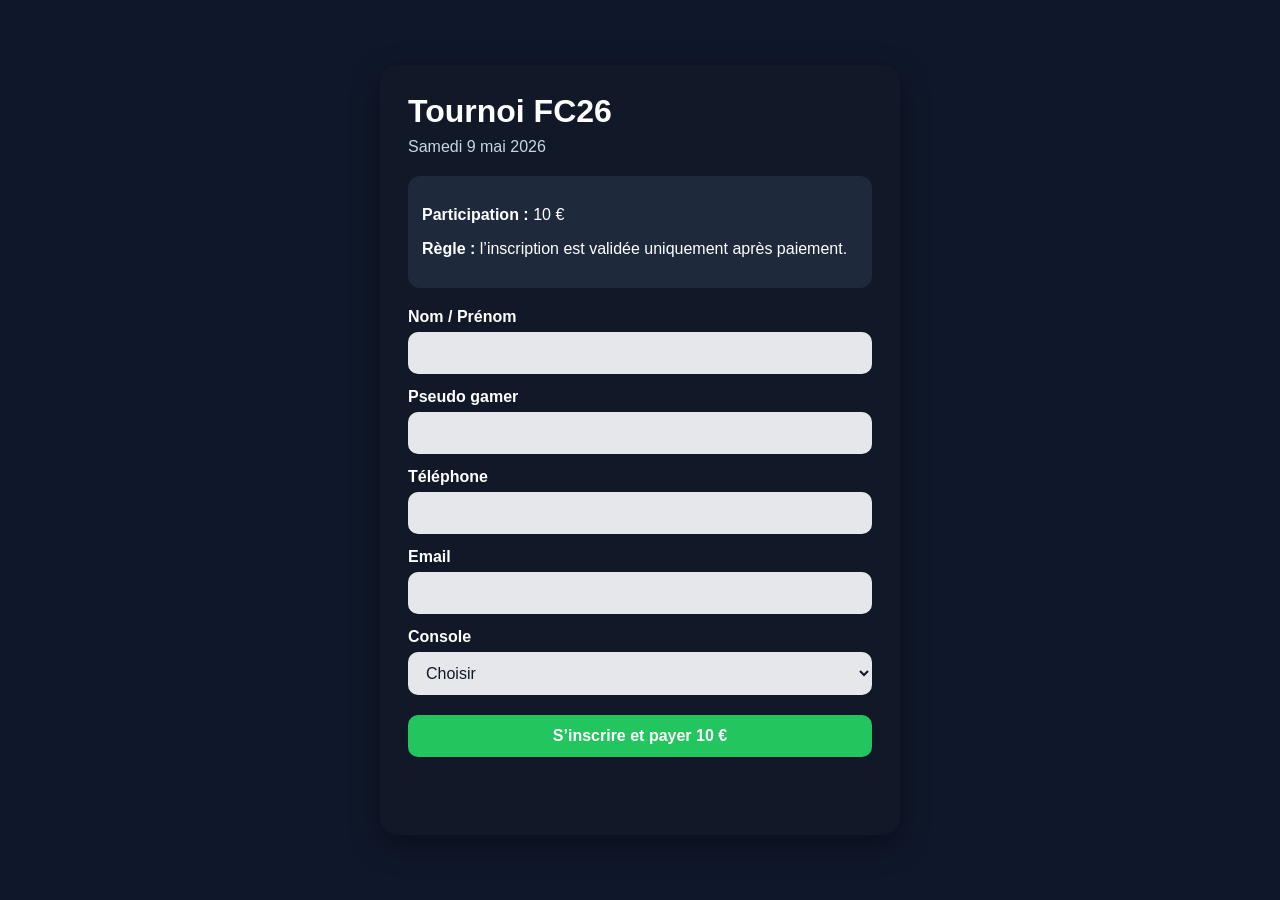
==== index.html @ 6e05726f "v1 tournament" ====
<!DOCTYPE html>
<html lang="fr">
<head>
  <meta charset="UTF-8" />
  <meta name="viewport" content="width=device-width, initial-scale=1.0" />
  <title>Tournoi FC26 - Inscription</title>
  <link rel="stylesheet" href="style.css" />
</head>
<body>
  <main class="container">
    <section class="card">
      <h1>Tournoi FC26</h1>
      <p class="subtitle">Samedi 9 mai 2026</p>

      <div class="info-box">
        <p><strong>Participation :</strong> 10 €</p>
        <p><strong>Règle :</strong> l’inscription est validée uniquement après paiement.</p>
      </div>

      <form id="registrationForm">
        <label for="nomPrenom">Nom / Prénom</label>
        <input type="text" id="nomPrenom" name="nomPrenom" required />

        <label for="pseudo">Pseudo gamer</label>
        <input type="text" id="pseudo" name="pseudo" required />

        <label for="telephone">Téléphone</label>
        <input type="tel" id="telephone" name="telephone" required />

        <label for="email">Email</label>
        <input type="email" id="email" name="email" required />

        <label for="console">Console</label>
        <select id="console" name="console" required>
          <option value="">Choisir</option>
          <option value="PS5">PS5</option>
          <option value="Xbox Series">Xbox Series</option>
        </select>

        <button type="submit" id="payBtn">S’inscrire et payer 10 €</button>
        <p id="statusMessage"></p>
      </form>
    </section>
  </main>

  <script src="app.js"></script>
</body>
</html>
---- style.css ----
* {
  box-sizing: border-box;
}

body {
  margin: 0;
  font-family: Arial, sans-serif;
  background: #0f172a;
  color: #fff;
}

.container {
  min-height: 100vh;
  display: flex;
  align-items: center;
  justify-content: center;
  padding: 24px;
}

.card {
  width: 100%;
  max-width: 520px;
  background: #111827;
  border-radius: 18px;
  padding: 28px;
  box-shadow: 0 10px 30px rgba(0,0,0,.35);
}

h1 {
  margin: 0 0 8px;
  font-size: 32px;
}

.subtitle {
  margin: 0 0 20px;
  color: #cbd5e1;
}

.info-box {
  background: #1e293b;
  border-radius: 12px;
  padding: 14px;
  margin-bottom: 20px;
}

label {
  display: block;
  margin: 14px 0 6px;
  font-weight: 600;
}

input,
select,
button {
  width: 100%;
  padding: 12px 14px;
  border-radius: 10px;
  border: none;
  font-size: 16px;
}

input,
select {
  background: #e5e7eb;
  color: #111827;
}

button {
  margin-top: 20px;
  background: #22c55e;
  color: white;
  font-weight: 700;
  cursor: pointer;
}

button:disabled {
  opacity: 0.7;
  cursor: not-allowed;
}

#statusMessage {
  margin-top: 14px;
  color: #cbd5e1;
  min-height: 20px;
}
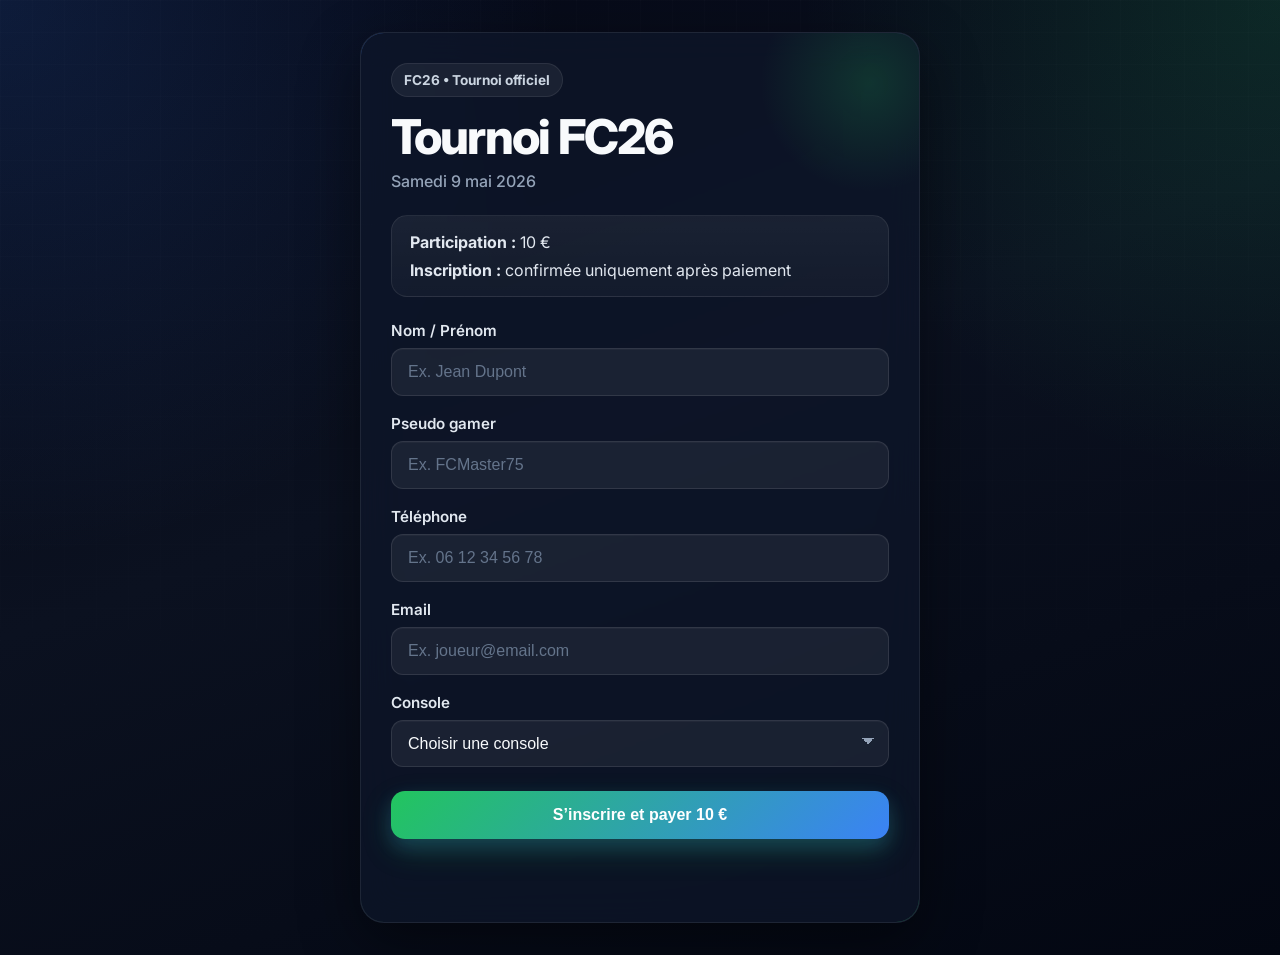
==== commit faeeb8a8: "ui_update_V1" ====
--- a/index.html
+++ b/index.html
@@ -4,35 +4,36 @@
   <meta charset="UTF-8" />
   <meta name="viewport" content="width=device-width, initial-scale=1.0" />
   <title>Tournoi FC26 - Inscription</title>
-  <link rel="stylesheet" href="style.css" />
+  <link rel="stylesheet" href="/style.css" />
 </head>
 <body>
   <main class="container">
     <section class="card">
+      <div class="badge">FC26 • Tournoi officiel</div>
       <h1>Tournoi FC26</h1>
       <p class="subtitle">Samedi 9 mai 2026</p>
 
       <div class="info-box">
         <p><strong>Participation :</strong> 10 €</p>
-        <p><strong>Règle :</strong> l’inscription est validée uniquement après paiement.</p>
+        <p><strong>Inscription :</strong> confirmée uniquement après paiement</p>
       </div>
 
       <form id="registrationForm">
         <label for="nomPrenom">Nom / Prénom</label>
-        <input type="text" id="nomPrenom" name="nomPrenom" required />
+        <input type="text" id="nomPrenom" name="nomPrenom" placeholder="Ex. Jean Dupont" required />
 
         <label for="pseudo">Pseudo gamer</label>
-        <input type="text" id="pseudo" name="pseudo" required />
+        <input type="text" id="pseudo" name="pseudo" placeholder="Ex. FCMaster75" required />
 
         <label for="telephone">Téléphone</label>
-        <input type="tel" id="telephone" name="telephone" required />
+        <input type="tel" id="telephone" name="telephone" placeholder="Ex. 06 12 34 56 78" required />
 
         <label for="email">Email</label>
-        <input type="email" id="email" name="email" required />
+        <input type="email" id="email" name="email" placeholder="Ex. joueur@email.com" required />
 
         <label for="console">Console</label>
         <select id="console" name="console" required>
-          <option value="">Choisir</option>
+          <option value="">Choisir une console</option>
           <option value="PS5">PS5</option>
           <option value="Xbox Series">Xbox Series</option>
         </select>
@@ -43,6 +44,6 @@
     </section>
   </main>
 
-  <script src="app.js"></script>
+  <script src="/app.js"></script>
 </body>
 </html>
--- a/style.css
+++ b/style.css
@@ -1,12 +1,53 @@
+@import url('https://fonts.googleapis.com/css2?family=Inter:wght@400;500;600;700;800&display=swap');
+
+:root {
+  --bg: #070b14;
+  --bg-soft: #0f172a;
+  --card: rgba(15, 23, 42, 0.72);
+  --card-border: rgba(255, 255, 255, 0.08);
+  --text: #f8fafc;
+  --muted: #94a3b8;
+  --input-bg: rgba(255, 255, 255, 0.06);
+  --input-border: rgba(255, 255, 255, 0.1);
+  --accent: #22c55e;
+  --accent-2: #3b82f6;
+  --danger: #ef4444;
+  --shadow: 0 20px 60px rgba(0, 0, 0, 0.45);
+  --radius-xl: 24px;
+  --radius-lg: 16px;
+  --radius-md: 12px;
+}
+
 * {
   box-sizing: border-box;
 }
 
+html {
+  scroll-behavior: smooth;
+}
+
 body {
   margin: 0;
-  font-family: Arial, sans-serif;
-  background: #0f172a;
-  color: #fff;
+  font-family: 'Inter', sans-serif;
+  color: var(--text);
+  background:
+    radial-gradient(circle at top left, rgba(59, 130, 246, 0.16), transparent 35%),
+    radial-gradient(circle at top right, rgba(34, 197, 94, 0.14), transparent 30%),
+    linear-gradient(160deg, #050816 0%, #0b1120 45%, #030712 100%);
+  min-height: 100vh;
+  overflow-x: hidden;
+}
+
+body::before {
+  content: "";
+  position: fixed;
+  inset: 0;
+  background:
+    linear-gradient(rgba(255,255,255,0.02) 1px, transparent 1px),
+    linear-gradient(90deg, rgba(255,255,255,0.02) 1px, transparent 1px);
+  background-size: 32px 32px;
+  mask-image: linear-gradient(to bottom, rgba(0,0,0,0.65), rgba(0,0,0,0.15));
+  pointer-events: none;
 }
 
 .container {
@@ -14,72 +55,253 @@
   display: flex;
   align-items: center;
   justify-content: center;
-  padding: 24px;
+  padding: 32px 18px;
 }
 
 .card {
+  position: relative;
   width: 100%;
-  max-width: 520px;
-  background: #111827;
-  border-radius: 18px;
-  padding: 28px;
-  box-shadow: 0 10px 30px rgba(0,0,0,.35);
+  max-width: 560px;
+  padding: 30px;
+  border-radius: var(--radius-xl);
+  background: var(--card);
+  backdrop-filter: blur(18px);
+  -webkit-backdrop-filter: blur(18px);
+  border: 1px solid var(--card-border);
+  box-shadow: var(--shadow);
+  overflow: hidden;
+}
+
+.card::before {
+  content: "";
+  position: absolute;
+  inset: -1px;
+  border-radius: inherit;
+  padding: 1px;
+  background: linear-gradient(
+    135deg,
+    rgba(59, 130, 246, 0.55),
+    rgba(255, 255, 255, 0.08),
+    rgba(34, 197, 94, 0.5)
+  );
+  -webkit-mask: linear-gradient(#000 0 0) content-box, linear-gradient(#000 0 0);
+  -webkit-mask-composite: xor;
+  mask-composite: exclude;
+  pointer-events: none;
+}
+
+.card::after {
+  content: "";
+  position: absolute;
+  width: 220px;
+  height: 220px;
+  right: -60px;
+  top: -60px;
+  background: radial-gradient(circle, rgba(34, 197, 94, 0.18), transparent 70%);
+  pointer-events: none;
 }
 
 h1 {
+  margin: 0;
+  font-size: clamp(2rem, 4vw, 3rem);
+  line-height: 1;
+  font-weight: 800;
+  letter-spacing: -0.04em;
+}
+
+.subtitle {
+  margin: 10px 0 0;
+  color: var(--muted);
+  font-size: 1rem;
+  font-weight: 500;
+}
+
+.info-box {
+  margin-top: 24px;
+  padding: 16px 18px;
+  border-radius: var(--radius-lg);
+  background: linear-gradient(180deg, rgba(255,255,255,0.06), rgba(255,255,255,0.03));
+  border: 1px solid rgba(255, 255, 255, 0.08);
+}
+
+.info-box p {
   margin: 0 0 8px;
-  font-size: 32px;
-}
-
-.subtitle {
-  margin: 0 0 20px;
-  color: #cbd5e1;
-}
-
-.info-box {
-  background: #1e293b;
-  border-radius: 12px;
-  padding: 14px;
-  margin-bottom: 20px;
+  color: #e2e8f0;
+}
+
+.info-box p:last-child {
+  margin-bottom: 0;
+}
+
+form {
+  margin-top: 24px;
 }
 
 label {
   display: block;
-  margin: 14px 0 6px;
+  margin: 18px 0 8px;
+  color: #e2e8f0;
+  font-size: 0.95rem;
   font-weight: 600;
 }
 
 input,
-select,
+select {
+  width: 100%;
+  padding: 14px 16px;
+  border-radius: var(--radius-md);
+  border: 1px solid var(--input-border);
+  background: var(--input-bg);
+  color: var(--text);
+  font-size: 1rem;
+  outline: none;
+  transition: 0.2s ease;
+  box-shadow: inset 0 1px 0 rgba(255,255,255,0.03);
+}
+
+input::placeholder {
+  color: #64748b;
+}
+
+input:hover,
+select:hover {
+  border-color: rgba(255,255,255,0.18);
+}
+
+input:focus,
+select:focus {
+  border-color: rgba(59, 130, 246, 0.7);
+  box-shadow:
+    0 0 0 4px rgba(59, 130, 246, 0.16),
+    0 10px 25px rgba(59, 130, 246, 0.08);
+}
+
+select {
+  appearance: none;
+  background-image:
+    linear-gradient(45deg, transparent 50%, #94a3b8 50%),
+    linear-gradient(135deg, #94a3b8 50%, transparent 50%);
+  background-position:
+    calc(100% - 20px) calc(50% - 3px),
+    calc(100% - 14px) calc(50% - 3px);
+  background-size: 6px 6px, 6px 6px;
+  background-repeat: no-repeat;
+}
+
 button {
   width: 100%;
-  padding: 12px 14px;
-  border-radius: 10px;
+  margin-top: 24px;
+  padding: 15px 18px;
   border: none;
-  font-size: 16px;
-}
-
-input,
-select {
-  background: #e5e7eb;
-  color: #111827;
-}
-
-button {
-  margin-top: 20px;
-  background: #22c55e;
+  border-radius: 14px;
+  font-size: 1rem;
+  font-weight: 800;
   color: white;
-  font-weight: 700;
   cursor: pointer;
+  background: linear-gradient(135deg, var(--accent), var(--accent-2));
+  box-shadow:
+    0 12px 30px rgba(34, 197, 94, 0.22),
+    0 8px 18px rgba(59, 130, 246, 0.2);
+  transition: transform 0.18s ease, box-shadow 0.18s ease, opacity 0.18s ease;
+}
+
+button:hover {
+  transform: translateY(-1px);
+  box-shadow:
+    0 18px 35px rgba(34, 197, 94, 0.25),
+    0 10px 20px rgba(59, 130, 246, 0.22);
+}
+
+button:active {
+  transform: translateY(0);
 }
 
 button:disabled {
   opacity: 0.7;
   cursor: not-allowed;
+  transform: none;
 }
 
 #statusMessage {
+  min-height: 24px;
   margin-top: 14px;
+  color: var(--muted);
+  font-size: 0.95rem;
+  line-height: 1.5;
+}
+
+a {
+  color: inherit;
+  text-decoration: none;
+}
+
+.back-link,
+.action-link {
+  display: inline-flex;
+  align-items: center;
+  justify-content: center;
+  margin-top: 22px;
+  width: 100%;
+  padding: 14px 18px;
+  border-radius: 14px;
+  border: 1px solid rgba(255,255,255,0.08);
+  background: rgba(255,255,255,0.04);
+  color: white;
+  font-weight: 700;
+  transition: 0.2s ease;
+}
+
+.back-link:hover,
+.action-link:hover {
+  background: rgba(255,255,255,0.08);
+  border-color: rgba(255,255,255,0.14);
+}
+
+.success-state h1,
+.cancel-state h1 {
+  margin-bottom: 14px;
+}
+
+.success-state p,
+.cancel-state p {
+  color: #dbeafe;
+  line-height: 1.7;
+}
+
+.badge {
+  display: inline-flex;
+  align-items: center;
+  gap: 8px;
+  margin-bottom: 16px;
+  padding: 8px 12px;
+  border-radius: 999px;
+  background: rgba(255,255,255,0.06);
+  border: 1px solid rgba(255,255,255,0.08);
   color: #cbd5e1;
-  min-height: 20px;
+  font-size: 0.85rem;
+  font-weight: 700;
+}
+
+@media (max-width: 640px) {
+  .container {
+    padding: 18px 14px;
+    align-items: flex-start;
+  }
+
+  .card {
+    padding: 22px 18px;
+    border-radius: 20px;
+  }
+
+  h1 {
+    font-size: 2.1rem;
+  }
+
+  button,
+  input,
+  select,
+  .back-link,
+  .action-link {
+    font-size: 16px;
+  }
 }
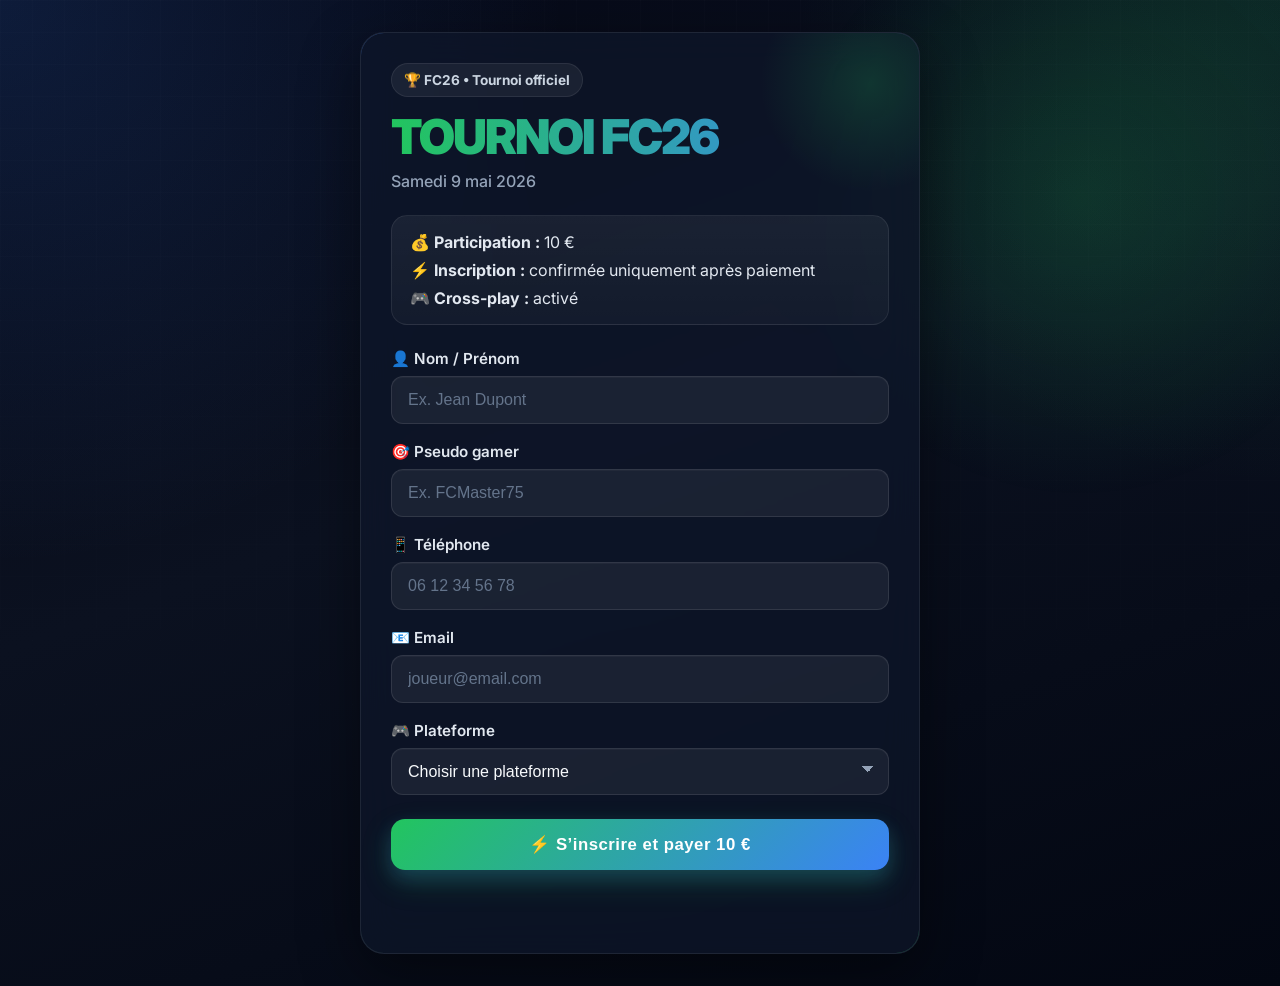
==== commit 8890bbc1: "ui_design_v2" ====
--- a/index.html
+++ b/index.html
@@ -7,39 +7,72 @@
   <link rel="stylesheet" href="/style.css" />
 </head>
 <body>
+
+  <!-- Background glow -->
+  <div class="bg-glow"></div>
+
   <main class="container">
     <section class="card">
-      <div class="badge">FC26 • Tournoi officiel</div>
-      <h1>Tournoi FC26</h1>
+
+      <!-- Badge -->
+      <div class="badge">🏆 FC26 • Tournoi officiel</div>
+
+      <!-- Title -->
+      <h1>TOURNOI FC26</h1>
       <p class="subtitle">Samedi 9 mai 2026</p>
 
+      <!-- Info -->
       <div class="info-box">
-        <p><strong>Participation :</strong> 10 €</p>
-        <p><strong>Inscription :</strong> confirmée uniquement après paiement</p>
+        <p><strong>💰 Participation :</strong> 10 €</p>
+        <p><strong>⚡ Inscription :</strong> confirmée uniquement après paiement</p>
+        <p><strong>🎮 Cross-play :</strong> activé</p>
       </div>
 
+      <!-- Form -->
       <form id="registrationForm">
-        <label for="nomPrenom">Nom / Prénom</label>
-        <input type="text" id="nomPrenom" name="nomPrenom" placeholder="Ex. Jean Dupont" required />
 
-        <label for="pseudo">Pseudo gamer</label>
-        <input type="text" id="pseudo" name="pseudo" placeholder="Ex. FCMaster75" required />
+        <label for="nomPrenom">👤 Nom / Prénom</label>
+        <input type="text" id="nomPrenom" placeholder="Ex. Jean Dupont" required />
 
-        <label for="telephone">Téléphone</label>
-        <input type="tel" id="telephone" name="telephone" placeholder="Ex. 06 12 34 56 78" required />
+        <label for="pseudo">🎯 Pseudo gamer</label>
+        <input type="text" id="pseudo" placeholder="Ex. FCMaster75" required />
 
-        <label for="email">Email</label>
-        <input type="email" id="email" name="email" placeholder="Ex. joueur@email.com" required />
+        <label for="telephone">📱 Téléphone</label>
+        <input type="tel" id="telephone" placeholder="06 12 34 56 78" required />
 
-        <label for="console">Console</label>
-        <select id="console" name="console" required>
-          <option value="">Choisir une console</option>
-          <option value="PS5">PS5</option>
-          <option value="Xbox Series">Xbox Series</option>
+        <label for="email">📧 Email</label>
+        <input type="email" id="email" placeholder="joueur@email.com" required />
+
+        <!-- 🎮 CONSOLE SELECT PREMIUM -->
+        <label for="console">🎮 Plateforme</label>
+        <select id="console" required>
+          <option value="">Choisir une plateforme</option>
+
+          <optgroup label="🎮 PlayStation">
+            <option value="PS5">🎮 PS5</option>
+            <option value="PS4">🎮 PS4</option>
+          </optgroup>
+
+          <optgroup label="🟢 Xbox">
+            <option value="Xbox Series X">🟢 Xbox Series X</option>
+            <option value="Xbox Series S">🟢 Xbox Series S</option>
+            <option value="Xbox One X">🟢 Xbox One X</option>
+            <option value="Xbox One S">🟢 Xbox One S</option>
+            <option value="Xbox One">🟢 Xbox One</option>
+          </optgroup>
+
+          <optgroup label="💻 PC">
+            <option value="PC">💻 PC</option>
+          </optgroup>
         </select>
 
-        <button type="submit" id="payBtn">S’inscrire et payer 10 €</button>
+        <!-- CTA -->
+        <button type="submit" id="payBtn">
+          ⚡ S’inscrire et payer 10 €
+        </button>
+
         <p id="statusMessage"></p>
+
       </form>
     </section>
   </main>
--- a/style.css
+++ b/style.css
@@ -304,4 +304,36 @@
   .action-link {
     font-size: 16px;
   }
+}
+/* GLOW BACKGROUND */
+.bg-glow {
+  position: fixed;
+  width: 600px;
+  height: 600px;
+  background: radial-gradient(circle, rgba(34,197,94,0.15), transparent 70%);
+  top: -100px;
+  right: -100px;
+  z-index: 0;
+}
+
+/* TITRE STYLE EA */
+h1 {
+  font-weight: 900;
+  letter-spacing: -2px;
+  text-transform: uppercase;
+  background: linear-gradient(90deg, #22c55e, #3b82f6);
+  -webkit-background-clip: text;
+  -webkit-text-fill-color: transparent;
+}
+
+/* BOUTON PREMIUM */
+button {
+  background: linear-gradient(135deg, #22c55e, #3b82f6);
+  font-size: 1.05rem;
+  letter-spacing: 0.5px;
+}
+
+/* SELECT STYLE */
+select option {
+  background: #0f172a;
 }
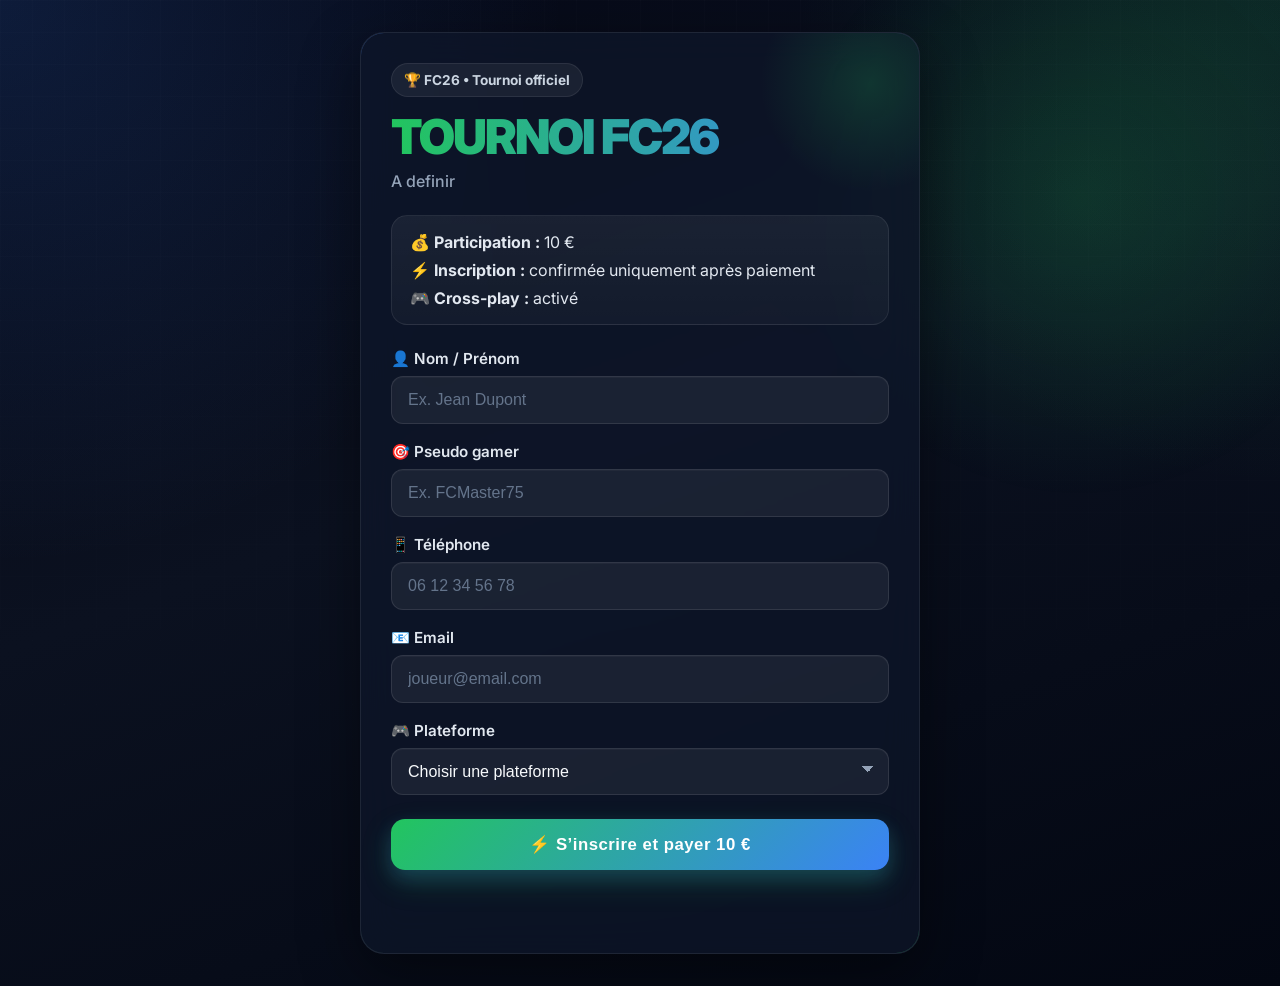
==== commit fa5ae6d0: "t_date" ====
--- a/index.html
+++ b/index.html
@@ -19,7 +19,7 @@
 
       <!-- Title -->
       <h1>TOURNOI FC26</h1>
-      <p class="subtitle">Samedi 9 mai 2026</p>
+      <p class="subtitle">A definir</p>
 
       <!-- Info -->
       <div class="info-box">
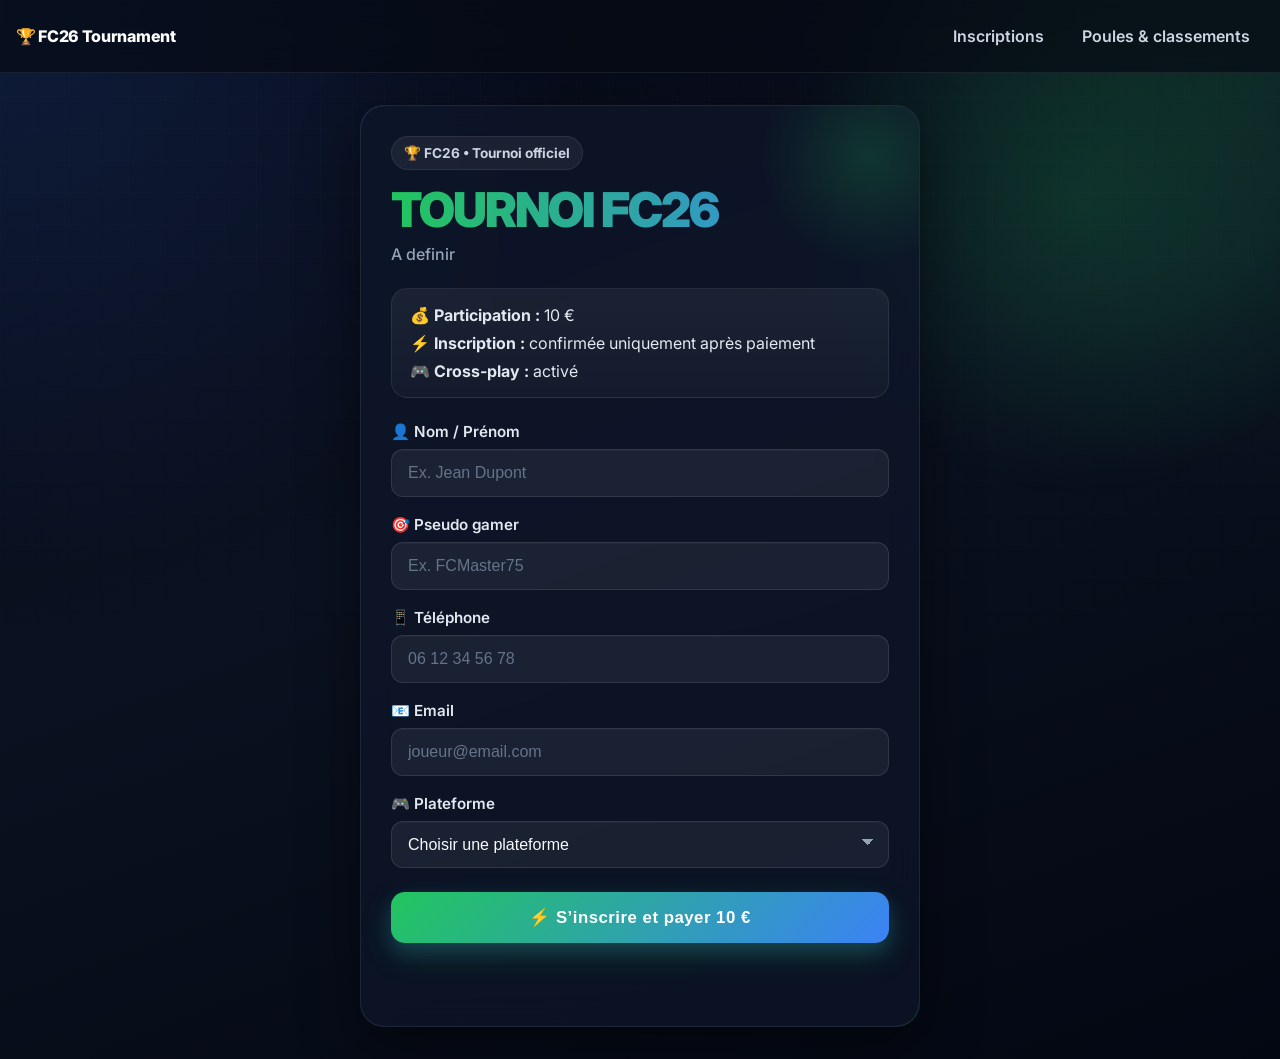
==== commit d64547c6: "v4_website" ====
--- a/index.html
+++ b/index.html
@@ -7,7 +7,15 @@
   <link rel="stylesheet" href="/style.css" />
 </head>
 <body>
-
+<nav class="site-nav">
+  <div class="nav-inner">
+    <a href="/" class="nav-brand">🏆 FC26 Tournament</a>
+    <div class="nav-links">
+      <a href="/" class="nav-link">Inscriptions</a>
+      <a href="/groups.html" class="nav-link">Poules & classements</a>
+    </div>
+  </div>
+</nav>
   <!-- Background glow -->
   <div class="bg-glow"></div>
 
--- a/style.css
+++ b/style.css
@@ -336,4 +336,184 @@
 /* SELECT STYLE */
 select option {
   background: #0f172a;
+}
+.groups-grid {
+  display: grid;
+  grid-template-columns: repeat(2, 1fr);
+  gap: 18px;
+}
+
+.group-card {
+  padding: 18px;
+  border-radius: 18px;
+  background: rgba(255,255,255,0.04);
+  border: 1px solid rgba(255,255,255,0.08);
+}
+
+.group-card-head {
+  display: flex;
+  align-items: center;
+  justify-content: space-between;
+  margin-bottom: 14px;
+}
+
+.group-card-head h3 {
+  margin: 0;
+  font-size: 1.2rem;
+}
+
+.group-section + .group-section {
+  margin-top: 16px;
+}
+
+.mini-title {
+  margin-bottom: 10px;
+  color: #94a3b8;
+  font-size: 0.85rem;
+  text-transform: uppercase;
+  font-weight: 700;
+  letter-spacing: 0.05em;
+}
+
+.group-player-list {
+  list-style: none;
+  margin: 0;
+  padding: 0;
+}
+
+.group-player-list li {
+  display: flex;
+  justify-content: space-between;
+  gap: 12px;
+  padding: 8px 0;
+  border-bottom: 1px solid rgba(255,255,255,0.06);
+  color: #e5e7eb;
+}
+
+.group-player-list li:last-child {
+  border-bottom: none;
+}
+
+.group-player-list small {
+  color: #94a3b8;
+}
+
+.group-table-wrap {
+  overflow-x: auto;
+}
+
+.group-standings-table {
+  width: 100%;
+  border-collapse: collapse;
+}
+
+.group-standings-table th,
+.group-standings-table td {
+  padding: 8px 6px;
+  font-size: 0.9rem;
+  border-bottom: 1px solid rgba(255,255,255,0.06);
+  text-align: left;
+}
+
+.group-standings-table th {
+  color: #94a3b8;
+  font-size: 0.8rem;
+  text-transform: uppercase;
+}
+
+.score-editor {
+  display: inline-flex;
+  align-items: center;
+  gap: 8px;
+}
+
+.score-input {
+  width: 68px;
+  padding: 10px 8px;
+  text-align: center;
+}
+
+.mini-btn {
+  width: auto;
+  min-width: 0;
+  padding: 10px 12px;
+  border-radius: 10px;
+  font-size: 0.88rem;
+  font-weight: 700;
+}
+
+@media (max-width: 980px) {
+  .groups-grid {
+    grid-template-columns: 1fr;
+  }
+}
+
+.site-nav {
+  position: sticky;
+  top: 0;
+  z-index: 100;
+  backdrop-filter: blur(14px);
+  -webkit-backdrop-filter: blur(14px);
+  background: rgba(7, 11, 20, 0.7);
+  border-bottom: 1px solid rgba(255,255,255,0.08);
+}
+
+.nav-inner {
+  width: min(1280px, calc(100% - 32px));
+  margin: 0 auto;
+  min-height: 72px;
+  display: flex;
+  align-items: center;
+  justify-content: space-between;
+  gap: 16px;
+}
+
+.nav-brand {
+  font-weight: 800;
+  color: #fff;
+  font-size: 1rem;
+  letter-spacing: -0.02em;
+}
+
+.nav-links {
+  display: flex;
+  align-items: center;
+  gap: 10px;
+}
+
+.nav-link {
+  padding: 10px 14px;
+  border-radius: 12px;
+  color: #cbd5e1;
+  font-weight: 600;
+  transition: 0.2s ease;
+}
+
+.nav-link:hover,
+.nav-link.active {
+  background: rgba(255,255,255,0.08);
+  color: #fff;
+}
+
+.public-page {
+  align-items: flex-start;
+}
+
+@media (max-width: 720px) {
+  .nav-inner {
+    min-height: auto;
+    padding: 14px 0;
+    flex-direction: column;
+    align-items: stretch;
+  }
+
+  .nav-links {
+    width: 100%;
+    justify-content: space-between;
+  }
+
+  .nav-link {
+    flex: 1;
+    text-align: center;
+  }
 }
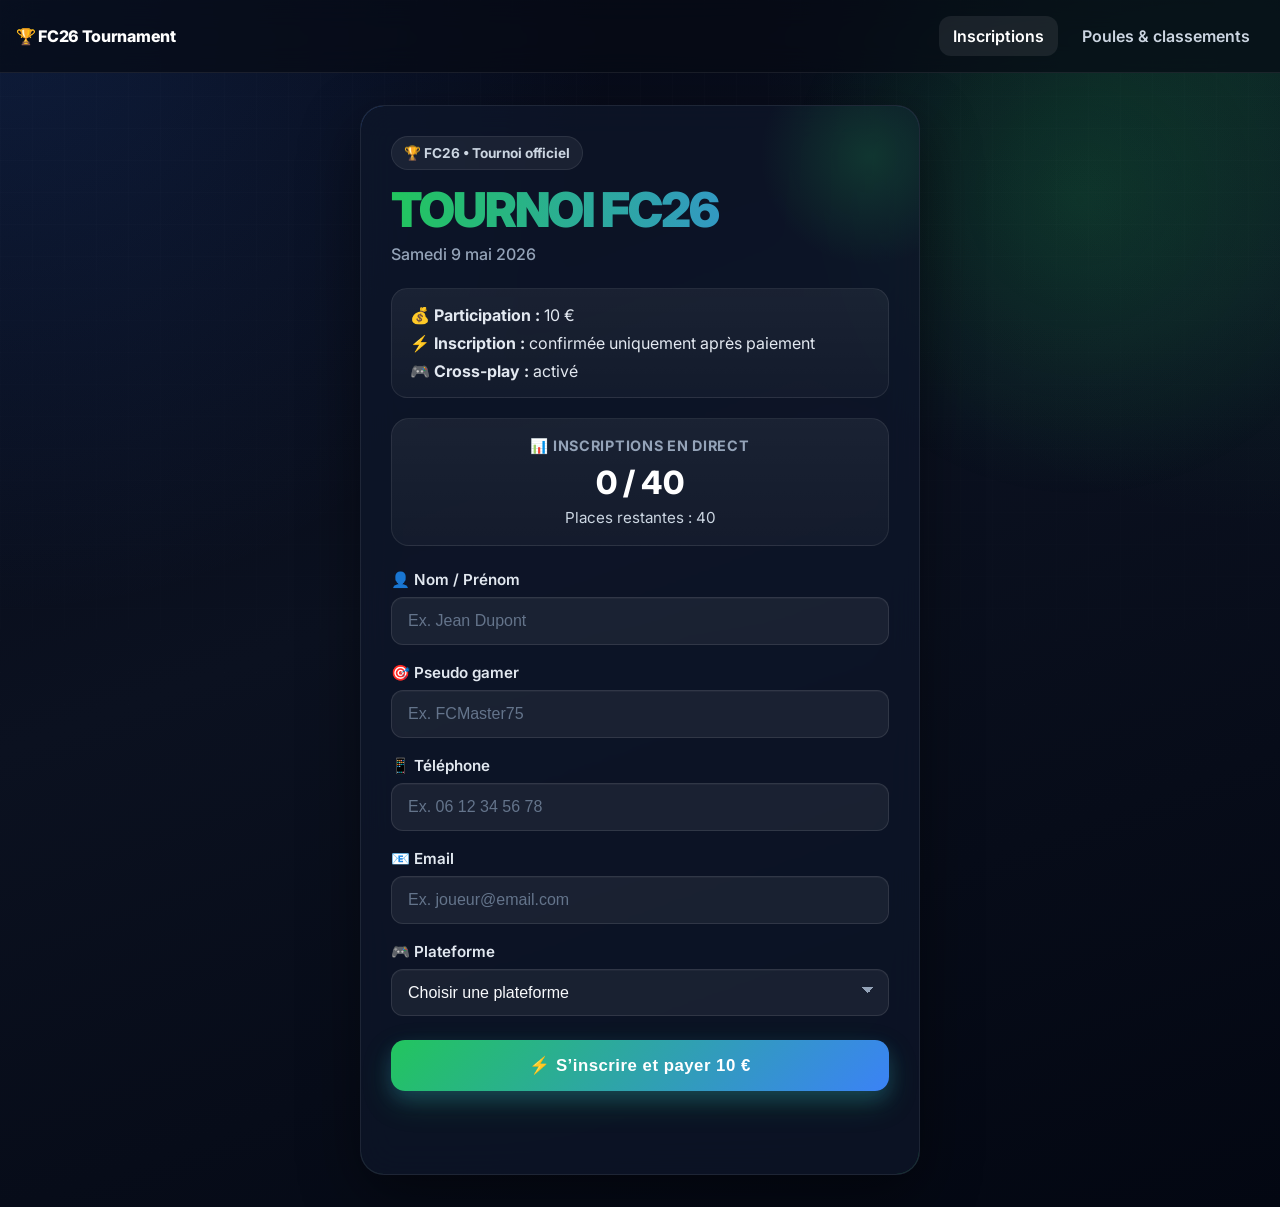
==== commit c8db9b82: "ajout_compteur" ====
--- a/index.html
+++ b/index.html
@@ -7,53 +7,80 @@
   <link rel="stylesheet" href="/style.css" />
 </head>
 <body>
-<nav class="site-nav">
-  <div class="nav-inner">
-    <a href="/" class="nav-brand">🏆 FC26 Tournament</a>
-    <div class="nav-links">
-      <a href="/" class="nav-link">Inscriptions</a>
-      <a href="/groups.html" class="nav-link">Poules & classements</a>
+  <nav class="site-nav">
+    <div class="nav-inner">
+      <a href="/" class="nav-brand">🏆 FC26 Tournament</a>
+      <div class="nav-links">
+        <a href="/" class="nav-link active">Inscriptions</a>
+        <a href="/groups.html" class="nav-link">Poules & classements</a>
+      </div>
     </div>
-  </div>
-</nav>
-  <!-- Background glow -->
+  </nav>
+
   <div class="bg-glow"></div>
 
   <main class="container">
     <section class="card">
-
-      <!-- Badge -->
       <div class="badge">🏆 FC26 • Tournoi officiel</div>
 
-      <!-- Title -->
       <h1>TOURNOI FC26</h1>
-      <p class="subtitle">A definir</p>
+      <p class="subtitle">Samedi 9 mai 2026</p>
 
-      <!-- Info -->
       <div class="info-box">
         <p><strong>💰 Participation :</strong> 10 €</p>
         <p><strong>⚡ Inscription :</strong> confirmée uniquement après paiement</p>
         <p><strong>🎮 Cross-play :</strong> activé</p>
       </div>
 
-      <!-- Form -->
+      <div class="live-counter" id="liveCounter">
+        <div class="live-counter-label">📊 Inscriptions en direct</div>
+        <div class="live-counter-value">
+          <span id="paidCount">0</span> / <span id="maxPlayers">40</span>
+        </div>
+        <div class="live-counter-subtext">
+          Places restantes : <span id="remainingSpots">40</span>
+        </div>
+      </div>
+
       <form id="registrationForm">
-
         <label for="nomPrenom">👤 Nom / Prénom</label>
-        <input type="text" id="nomPrenom" placeholder="Ex. Jean Dupont" required />
+        <input
+          type="text"
+          id="nomPrenom"
+          name="nomPrenom"
+          placeholder="Ex. Jean Dupont"
+          required
+        />
 
         <label for="pseudo">🎯 Pseudo gamer</label>
-        <input type="text" id="pseudo" placeholder="Ex. FCMaster75" required />
+        <input
+          type="text"
+          id="pseudo"
+          name="pseudo"
+          placeholder="Ex. FCMaster75"
+          required
+        />
 
         <label for="telephone">📱 Téléphone</label>
-        <input type="tel" id="telephone" placeholder="06 12 34 56 78" required />
+        <input
+          type="tel"
+          id="telephone"
+          name="telephone"
+          placeholder="Ex. 06 12 34 56 78"
+          required
+        />
 
         <label for="email">📧 Email</label>
-        <input type="email" id="email" placeholder="joueur@email.com" required />
+        <input
+          type="email"
+          id="email"
+          name="email"
+          placeholder="Ex. joueur@email.com"
+          required
+        />
 
-        <!-- 🎮 CONSOLE SELECT PREMIUM -->
         <label for="console">🎮 Plateforme</label>
-        <select id="console" required>
+        <select id="console" name="console" required>
           <option value="">Choisir une plateforme</option>
 
           <optgroup label="🎮 PlayStation">
@@ -74,13 +101,11 @@
           </optgroup>
         </select>
 
-        <!-- CTA -->
         <button type="submit" id="payBtn">
           ⚡ S’inscrire et payer 10 €
         </button>
 
         <p id="statusMessage"></p>
-
       </form>
     </section>
   </main>
--- a/style.css
+++ b/style.css
@@ -516,4 +516,34 @@
     flex: 1;
     text-align: center;
   }
+}
+.live-counter {
+  margin-top: 20px;
+  margin-bottom: 22px;
+  padding: 18px;
+  border-radius: 18px;
+  background: linear-gradient(180deg, rgba(255,255,255,0.06), rgba(255,255,255,0.03));
+  border: 1px solid rgba(255,255,255,0.08);
+  text-align: center;
+}
+
+.live-counter-label {
+  color: #94a3b8;
+  font-size: 0.9rem;
+  font-weight: 700;
+  text-transform: uppercase;
+  letter-spacing: 0.05em;
+  margin-bottom: 8px;
+}
+
+.live-counter-value {
+  font-size: 2rem;
+  font-weight: 800;
+  color: #fff;
+}
+
+.live-counter-subtext {
+  margin-top: 6px;
+  color: #cbd5e1;
+  font-size: 0.95rem;
 }
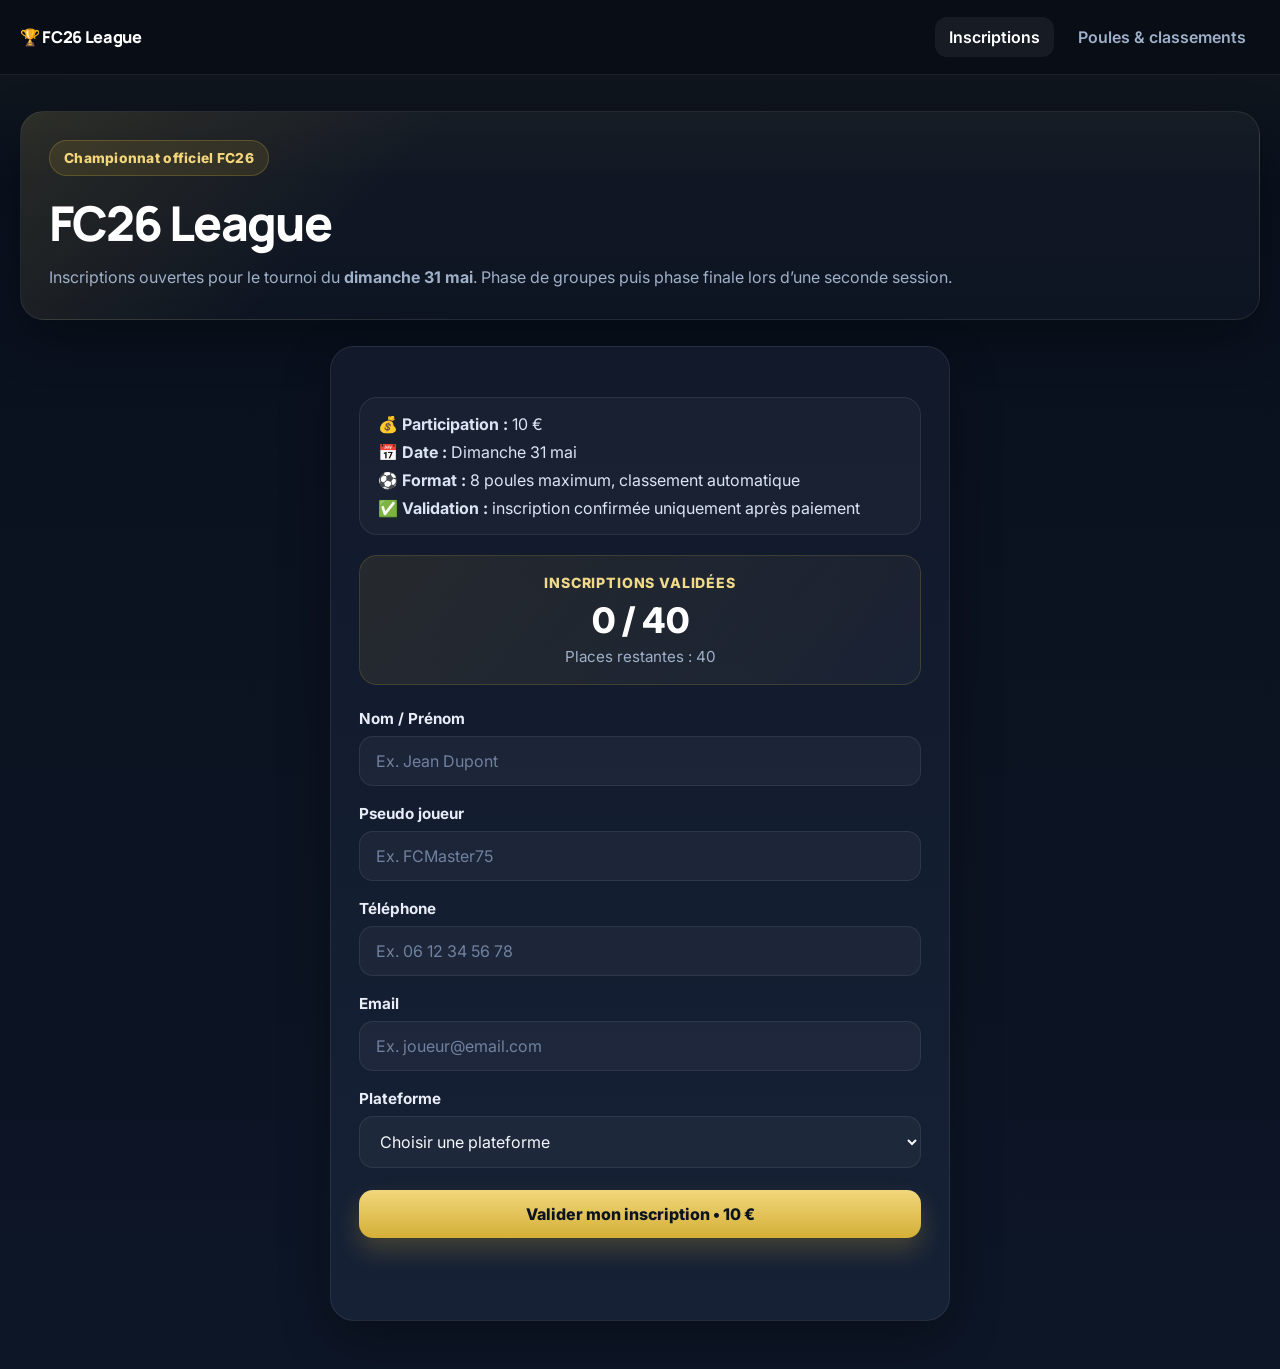
==== commit 98a46189: "webiste_v3" ====
--- a/index.html
+++ b/index.html
@@ -3,13 +3,13 @@
 <head>
   <meta charset="UTF-8" />
   <meta name="viewport" content="width=device-width, initial-scale=1.0" />
-  <title>Tournoi FC26 - Inscription</title>
+  <title>FC26 League - Inscriptions</title>
   <link rel="stylesheet" href="/style.css" />
 </head>
 <body>
   <nav class="site-nav">
     <div class="nav-inner">
-      <a href="/" class="nav-brand">🏆 FC26 Tournament</a>
+      <a href="/" class="nav-brand">🏆 FC26 League</a>
       <div class="nav-links">
         <a href="/" class="nav-link active">Inscriptions</a>
         <a href="/groups.html" class="nav-link">Poules & classements</a>
@@ -17,23 +17,26 @@
     </div>
   </nav>
 
-  <div class="bg-glow"></div>
+  <main class="container">
+    <section class="page-hero">
+      <div class="badge">Championnat officiel FC26</div>
+      <h1>FC26 League</h1>
+      <p class="subtitle">
+        Inscriptions ouvertes pour le tournoi du <strong>dimanche 31 mai</strong>.
+        Phase de groupes puis phase finale lors d’une seconde session.
+      </p>
+    </section>
 
-  <main class="container">
     <section class="card">
-      <div class="badge">🏆 FC26 • Tournoi officiel</div>
-
-      <h1>TOURNOI FC26</h1>
-      <p class="subtitle">Samedi 9 mai 2026</p>
-
       <div class="info-box">
         <p><strong>💰 Participation :</strong> 10 €</p>
-        <p><strong>⚡ Inscription :</strong> confirmée uniquement après paiement</p>
-        <p><strong>🎮 Cross-play :</strong> activé</p>
+        <p><strong>📅 Date :</strong> Dimanche 31 mai</p>
+        <p><strong>⚽ Format :</strong> 8 poules maximum, classement automatique</p>
+        <p><strong>✅ Validation :</strong> inscription confirmée uniquement après paiement</p>
       </div>
 
       <div class="live-counter" id="liveCounter">
-        <div class="live-counter-label">📊 Inscriptions en direct</div>
+        <div class="live-counter-label">Inscriptions validées</div>
         <div class="live-counter-value">
           <span id="paidCount">0</span> / <span id="maxPlayers">40</span>
         </div>
@@ -43,68 +46,41 @@
       </div>
 
       <form id="registrationForm">
-        <label for="nomPrenom">👤 Nom / Prénom</label>
-        <input
-          type="text"
-          id="nomPrenom"
-          name="nomPrenom"
-          placeholder="Ex. Jean Dupont"
-          required
-        />
+        <label for="nomPrenom">Nom / Prénom</label>
+        <input type="text" id="nomPrenom" name="nomPrenom" placeholder="Ex. Jean Dupont" required />
 
-        <label for="pseudo">🎯 Pseudo gamer</label>
-        <input
-          type="text"
-          id="pseudo"
-          name="pseudo"
-          placeholder="Ex. FCMaster75"
-          required
-        />
+        <label for="pseudo">Pseudo joueur</label>
+        <input type="text" id="pseudo" name="pseudo" placeholder="Ex. FCMaster75" required />
 
-        <label for="telephone">📱 Téléphone</label>
-        <input
-          type="tel"
-          id="telephone"
-          name="telephone"
-          placeholder="Ex. 06 12 34 56 78"
-          required
-        />
+        <label for="telephone">Téléphone</label>
+        <input type="tel" id="telephone" name="telephone" placeholder="Ex. 06 12 34 56 78" required />
 
-        <label for="email">📧 Email</label>
-        <input
-          type="email"
-          id="email"
-          name="email"
-          placeholder="Ex. joueur@email.com"
-          required
-        />
+        <label for="email">Email</label>
+        <input type="email" id="email" name="email" placeholder="Ex. joueur@email.com" required />
 
-        <label for="console">🎮 Plateforme</label>
+        <label for="console">Plateforme</label>
         <select id="console" name="console" required>
           <option value="">Choisir une plateforme</option>
 
-          <optgroup label="🎮 PlayStation">
-            <option value="PS5">🎮 PS5</option>
-            <option value="PS4">🎮 PS4</option>
+          <optgroup label="PlayStation">
+            <option value="PS5">PS5</option>
+            <option value="PS4">PS4</option>
           </optgroup>
 
-          <optgroup label="🟢 Xbox">
-            <option value="Xbox Series X">🟢 Xbox Series X</option>
-            <option value="Xbox Series S">🟢 Xbox Series S</option>
-            <option value="Xbox One X">🟢 Xbox One X</option>
-            <option value="Xbox One S">🟢 Xbox One S</option>
-            <option value="Xbox One">🟢 Xbox One</option>
+          <optgroup label="Xbox">
+            <option value="Xbox Series X">Xbox Series X</option>
+            <option value="Xbox Series S">Xbox Series S</option>
+            <option value="Xbox One X">Xbox One X</option>
+            <option value="Xbox One S">Xbox One S</option>
+            <option value="Xbox One">Xbox One</option>
           </optgroup>
 
-          <optgroup label="💻 PC">
-            <option value="PC">💻 PC</option>
+          <optgroup label="PC">
+            <option value="PC">PC</option>
           </optgroup>
         </select>
 
-        <button type="submit" id="payBtn">
-          ⚡ S’inscrire et payer 10 €
-        </button>
-
+        <button type="submit" id="payBtn">Valider mon inscription • 10 €</button>
         <p id="statusMessage"></p>
       </form>
     </section>
--- a/style.css
+++ b/style.css
@@ -1,21 +1,23 @@
-@import url('https://fonts.googleapis.com/css2?family=Inter:wght@400;500;600;700;800&display=swap');
+@import url('https://fonts.googleapis.com/css2?family=Inter:wght@400;500;600;700;800&family=Manrope:wght@700;800&display=swap');
 
 :root {
-  --bg: #070b14;
-  --bg-soft: #0f172a;
-  --card: rgba(15, 23, 42, 0.72);
-  --card-border: rgba(255, 255, 255, 0.08);
-  --text: #f8fafc;
-  --muted: #94a3b8;
-  --input-bg: rgba(255, 255, 255, 0.06);
-  --input-border: rgba(255, 255, 255, 0.1);
-  --accent: #22c55e;
-  --accent-2: #3b82f6;
+  --bg: #0b1220;
+  --bg-soft: #121a2b;
+  --panel: #11192a;
+  --panel-2: #162136;
+  --line: rgba(255, 255, 255, 0.08);
+  --text: #f4f7fb;
+  --muted: #9fb0c9;
+  --accent: #d4af37;
+  --accent-dark: #9b7c1f;
+  --success: #22c55e;
   --danger: #ef4444;
-  --shadow: 0 20px 60px rgba(0, 0, 0, 0.45);
+  --info: #3b82f6;
+  --shadow: 0 18px 50px rgba(0, 0, 0, 0.32);
   --radius-xl: 24px;
-  --radius-lg: 16px;
-  --radius-md: 12px;
+  --radius-lg: 18px;
+  --radius-md: 14px;
+  --container: 1240px;
 }
 
 * {
@@ -29,108 +31,179 @@
 body {
   margin: 0;
   font-family: 'Inter', sans-serif;
+  background:
+    linear-gradient(180deg, rgba(212, 175, 55, 0.06), transparent 180px),
+    linear-gradient(180deg, #09101c 0%, #0b1220 45%, #0d1627 100%);
   color: var(--text);
+  min-height: 100vh;
+}
+
+a {
+  color: inherit;
+  text-decoration: none;
+}
+
+.site-nav {
+  position: sticky;
+  top: 0;
+  z-index: 100;
+  backdrop-filter: blur(12px);
+  -webkit-backdrop-filter: blur(12px);
+  background: rgba(8, 12, 22, 0.84);
+  border-bottom: 1px solid var(--line);
+}
+
+.nav-inner {
+  width: min(var(--container), calc(100% - 32px));
+  margin: 0 auto;
+  min-height: 74px;
+  display: flex;
+  align-items: center;
+  justify-content: space-between;
+  gap: 16px;
+}
+
+.nav-brand {
+  font-family: 'Manrope', sans-serif;
+  font-size: 1.02rem;
+  font-weight: 800;
+  color: #fff;
+  letter-spacing: -0.02em;
+}
+
+.nav-links {
+  display: flex;
+  align-items: center;
+  gap: 10px;
+}
+
+.nav-link {
+  padding: 10px 14px;
+  border-radius: 12px;
+  color: var(--muted);
+  font-weight: 600;
+  transition: 0.2s ease;
+}
+
+.nav-link:hover,
+.nav-link.active {
+  color: #fff;
+  background: rgba(255, 255, 255, 0.06);
+}
+
+.container {
+  width: min(var(--container), calc(100% - 32px));
+  margin: 0 auto;
+  padding: 36px 0 48px;
+}
+
+.page-hero {
+  margin-bottom: 26px;
+  padding: 28px;
+  border: 1px solid var(--line);
+  border-radius: var(--radius-xl);
   background:
-    radial-gradient(circle at top left, rgba(59, 130, 246, 0.16), transparent 35%),
-    radial-gradient(circle at top right, rgba(34, 197, 94, 0.14), transparent 30%),
-    linear-gradient(160deg, #050816 0%, #0b1120 45%, #030712 100%);
-  min-height: 100vh;
-  overflow-x: hidden;
-}
-
-body::before {
-  content: "";
-  position: fixed;
-  inset: 0;
-  background:
-    linear-gradient(rgba(255,255,255,0.02) 1px, transparent 1px),
-    linear-gradient(90deg, rgba(255,255,255,0.02) 1px, transparent 1px);
-  background-size: 32px 32px;
-  mask-image: linear-gradient(to bottom, rgba(0,0,0,0.65), rgba(0,0,0,0.15));
-  pointer-events: none;
-}
-
-.container {
-  min-height: 100vh;
-  display: flex;
-  align-items: center;
-  justify-content: center;
-  padding: 32px 18px;
-}
-
-.card {
-  position: relative;
-  width: 100%;
-  max-width: 560px;
-  padding: 30px;
-  border-radius: var(--radius-xl);
-  background: var(--card);
-  backdrop-filter: blur(18px);
-  -webkit-backdrop-filter: blur(18px);
-  border: 1px solid var(--card-border);
+    linear-gradient(135deg, rgba(212, 175, 55, 0.12), transparent 30%),
+    linear-gradient(180deg, rgba(255,255,255,0.04), rgba(255,255,255,0.02));
   box-shadow: var(--shadow);
-  overflow: hidden;
-}
-
-.card::before {
-  content: "";
-  position: absolute;
-  inset: -1px;
-  border-radius: inherit;
-  padding: 1px;
-  background: linear-gradient(
-    135deg,
-    rgba(59, 130, 246, 0.55),
-    rgba(255, 255, 255, 0.08),
-    rgba(34, 197, 94, 0.5)
-  );
-  -webkit-mask: linear-gradient(#000 0 0) content-box, linear-gradient(#000 0 0);
-  -webkit-mask-composite: xor;
-  mask-composite: exclude;
-  pointer-events: none;
-}
-
-.card::after {
-  content: "";
-  position: absolute;
-  width: 220px;
-  height: 220px;
-  right: -60px;
-  top: -60px;
-  background: radial-gradient(circle, rgba(34, 197, 94, 0.18), transparent 70%);
-  pointer-events: none;
-}
-
-h1 {
+}
+
+.page-hero h1,
+.admin-title,
+.card h1 {
   margin: 0;
+  font-family: 'Manrope', sans-serif;
   font-size: clamp(2rem, 4vw, 3rem);
-  line-height: 1;
   font-weight: 800;
   letter-spacing: -0.04em;
+  color: #fff;
 }
 
 .subtitle {
   margin: 10px 0 0;
   color: var(--muted);
   font-size: 1rem;
-  font-weight: 500;
+  line-height: 1.6;
+}
+
+.badge {
+  display: inline-flex;
+  align-items: center;
+  gap: 8px;
+  margin-bottom: 14px;
+  padding: 9px 14px;
+  border-radius: 999px;
+  background: rgba(212, 175, 55, 0.12);
+  border: 1px solid rgba(212, 175, 55, 0.25);
+  color: #f3d57a;
+  font-size: 0.86rem;
+  font-weight: 800;
+  letter-spacing: 0.02em;
+}
+
+.card,
+.panel,
+.stat-card,
+.group-card {
+  border: 1px solid var(--line);
+  background: linear-gradient(180deg, var(--panel), var(--panel-2));
+  box-shadow: var(--shadow);
+}
+
+.card {
+  max-width: 620px;
+  margin: 0 auto;
+  padding: 28px;
+  border-radius: var(--radius-xl);
 }
 
 .info-box {
-  margin-top: 24px;
+  margin-top: 22px;
   padding: 16px 18px;
   border-radius: var(--radius-lg);
-  background: linear-gradient(180deg, rgba(255,255,255,0.06), rgba(255,255,255,0.03));
-  border: 1px solid rgba(255, 255, 255, 0.08);
+  background: rgba(255,255,255,0.03);
+  border: 1px solid var(--line);
 }
 
 .info-box p {
   margin: 0 0 8px;
-  color: #e2e8f0;
+  color: #dbe4f2;
 }
 
 .info-box p:last-child {
   margin-bottom: 0;
+}
+
+.live-counter {
+  margin-top: 20px;
+  margin-bottom: 22px;
+  padding: 18px;
+  border-radius: var(--radius-lg);
+  background:
+    linear-gradient(135deg, rgba(212, 175, 55, 0.1), rgba(255,255,255,0.03));
+  border: 1px solid rgba(212, 175, 55, 0.18);
+  text-align: center;
+}
+
+.live-counter-label {
+  color: #f0d989;
+  font-size: 0.88rem;
+  font-weight: 800;
+  text-transform: uppercase;
+  letter-spacing: 0.06em;
+  margin-bottom: 8px;
+}
+
+.live-counter-value {
+  font-size: 2.2rem;
+  font-weight: 800;
+  color: #fff;
+}
+
+.live-counter-subtext {
+  margin-top: 6px;
+  color: var(--muted);
+  font-size: 0.95rem;
 }
 
 form {
@@ -140,80 +213,66 @@
 label {
   display: block;
   margin: 18px 0 8px;
-  color: #e2e8f0;
+  color: #e8edf7;
   font-size: 0.95rem;
-  font-weight: 600;
+  font-weight: 700;
 }
 
 input,
-select {
+select,
+button {
+  font-family: inherit;
+}
+
+input,
+select,
+.search-input,
+.score-input {
   width: 100%;
   padding: 14px 16px;
   border-radius: var(--radius-md);
-  border: 1px solid var(--input-border);
-  background: var(--input-bg);
+  border: 1px solid var(--line);
+  background: rgba(255,255,255,0.04);
   color: var(--text);
   font-size: 1rem;
   outline: none;
   transition: 0.2s ease;
-  box-shadow: inset 0 1px 0 rgba(255,255,255,0.03);
 }
 
 input::placeholder {
-  color: #64748b;
-}
-
-input:hover,
-select:hover {
-  border-color: rgba(255,255,255,0.18);
+  color: #70819f;
 }
 
 input:focus,
-select:focus {
-  border-color: rgba(59, 130, 246, 0.7);
-  box-shadow:
-    0 0 0 4px rgba(59, 130, 246, 0.16),
-    0 10px 25px rgba(59, 130, 246, 0.08);
-}
-
-select {
-  appearance: none;
-  background-image:
-    linear-gradient(45deg, transparent 50%, #94a3b8 50%),
-    linear-gradient(135deg, #94a3b8 50%, transparent 50%);
-  background-position:
-    calc(100% - 20px) calc(50% - 3px),
-    calc(100% - 14px) calc(50% - 3px);
-  background-size: 6px 6px, 6px 6px;
-  background-repeat: no-repeat;
+select:focus,
+.search-input:focus,
+.score-input:focus {
+  border-color: rgba(212, 175, 55, 0.45);
+  box-shadow: 0 0 0 4px rgba(212, 175, 55, 0.12);
+}
+
+select option {
+  background: #10192a;
 }
 
 button {
   width: 100%;
-  margin-top: 24px;
-  padding: 15px 18px;
+  margin-top: 22px;
+  padding: 14px 18px;
   border: none;
   border-radius: 14px;
+  cursor: pointer;
   font-size: 1rem;
   font-weight: 800;
-  color: white;
-  cursor: pointer;
-  background: linear-gradient(135deg, var(--accent), var(--accent-2));
-  box-shadow:
-    0 12px 30px rgba(34, 197, 94, 0.22),
-    0 8px 18px rgba(59, 130, 246, 0.2);
-  transition: transform 0.18s ease, box-shadow 0.18s ease, opacity 0.18s ease;
+  color: #0b1220;
+  background: linear-gradient(180deg, #f1d77c 0%, #d4af37 100%);
+  box-shadow: 0 12px 24px rgba(212, 175, 55, 0.24);
+  transition: 0.18s ease;
 }
 
 button:hover {
   transform: translateY(-1px);
-  box-shadow:
-    0 18px 35px rgba(34, 197, 94, 0.25),
-    0 10px 20px rgba(59, 130, 246, 0.22);
-}
-
-button:active {
-  transform: translateY(0);
+  filter: brightness(1.03);
 }
 
 button:disabled {
@@ -222,121 +281,171 @@
   transform: none;
 }
 
+.secondary-btn,
+.mini-btn,
+.back-link {
+  background: rgba(255,255,255,0.05);
+  color: #fff;
+  border: 1px solid var(--line);
+  box-shadow: none;
+}
+
+.secondary-btn {
+  width: auto;
+  min-width: 160px;
+}
+
+.mini-btn {
+  width: auto;
+  min-width: 0;
+  padding: 10px 12px;
+  font-size: 0.88rem;
+  margin-top: 0;
+}
+
+.back-link {
+  display: inline-flex;
+  align-items: center;
+  justify-content: center;
+  width: 100%;
+  margin-top: 18px;
+  padding: 14px 18px;
+  border-radius: 14px;
+  font-weight: 700;
+}
+
 #statusMessage {
   min-height: 24px;
   margin-top: 14px;
   color: var(--muted);
-  font-size: 0.95rem;
   line-height: 1.5;
 }
 
-a {
-  color: inherit;
-  text-decoration: none;
-}
-
-.back-link,
-.action-link {
+.admin-container,
+.public-page {
+  padding-top: 28px;
+}
+
+.admin-shell {
+  width: 100%;
+}
+
+.admin-topbar {
+  display: flex;
+  justify-content: space-between;
+  align-items: flex-start;
+  gap: 16px;
+  margin-bottom: 24px;
+}
+
+.stats-grid {
+  display: grid;
+  grid-template-columns: repeat(4, 1fr);
+  gap: 18px;
+  margin-bottom: 24px;
+}
+
+.stat-card {
+  padding: 20px;
+  border-radius: 20px;
+}
+
+.stat-label {
+  display: block;
+  color: var(--muted);
+  font-size: 0.92rem;
+  margin-bottom: 10px;
+}
+
+.stat-value {
+  font-size: 2rem;
+  font-weight: 800;
+  color: #fff;
+}
+
+.panel {
+  padding: 22px;
+  border-radius: 22px;
+}
+
+.panel-head {
+  display: flex;
+  justify-content: space-between;
+  align-items: center;
+  gap: 16px;
+  margin-bottom: 18px;
+}
+
+.panel-head h2 {
+  margin: 0;
+  font-family: 'Manrope', sans-serif;
+  font-size: 1.35rem;
+}
+
+.table-wrap,
+.group-table-wrap {
+  overflow-x: auto;
+}
+
+.players-table,
+.group-standings-table {
+  width: 100%;
+  border-collapse: collapse;
+}
+
+.players-table th,
+.players-table td,
+.group-standings-table th,
+.group-standings-table td {
+  padding: 12px 10px;
+  border-bottom: 1px solid var(--line);
+  text-align: left;
+  color: #e7edf8;
+}
+
+.players-table th,
+.group-standings-table th {
+  color: var(--muted);
+  text-transform: uppercase;
+  letter-spacing: 0.04em;
+  font-size: 0.8rem;
+  font-weight: 800;
+}
+
+.players-table tr:hover td,
+.group-standings-table tr:hover td {
+  background: rgba(255,255,255,0.03);
+}
+
+.status-pill {
   display: inline-flex;
   align-items: center;
   justify-content: center;
-  margin-top: 22px;
-  width: 100%;
-  padding: 14px 18px;
-  border-radius: 14px;
-  border: 1px solid rgba(255,255,255,0.08);
-  background: rgba(255,255,255,0.04);
-  color: white;
-  font-weight: 700;
-  transition: 0.2s ease;
-}
-
-.back-link:hover,
-.action-link:hover {
-  background: rgba(255,255,255,0.08);
-  border-color: rgba(255,255,255,0.14);
-}
-
-.success-state h1,
-.cancel-state h1 {
-  margin-bottom: 14px;
-}
-
-.success-state p,
-.cancel-state p {
-  color: #dbeafe;
-  line-height: 1.7;
-}
-
-.badge {
-  display: inline-flex;
-  align-items: center;
-  gap: 8px;
-  margin-bottom: 16px;
-  padding: 8px 12px;
+  padding: 7px 10px;
   border-radius: 999px;
-  background: rgba(255,255,255,0.06);
-  border: 1px solid rgba(255,255,255,0.08);
-  color: #cbd5e1;
-  font-size: 0.85rem;
-  font-weight: 700;
-}
-
-@media (max-width: 640px) {
-  .container {
-    padding: 18px 14px;
-    align-items: flex-start;
-  }
-
-  .card {
-    padding: 22px 18px;
-    border-radius: 20px;
-  }
-
-  h1 {
-    font-size: 2.1rem;
-  }
-
-  button,
-  input,
-  select,
-  .back-link,
-  .action-link {
-    font-size: 16px;
-  }
-}
-/* GLOW BACKGROUND */
-.bg-glow {
-  position: fixed;
-  width: 600px;
-  height: 600px;
-  background: radial-gradient(circle, rgba(34,197,94,0.15), transparent 70%);
-  top: -100px;
-  right: -100px;
-  z-index: 0;
-}
-
-/* TITRE STYLE EA */
-h1 {
-  font-weight: 900;
-  letter-spacing: -2px;
+  font-size: 0.8rem;
+  font-weight: 800;
   text-transform: uppercase;
-  background: linear-gradient(90deg, #22c55e, #3b82f6);
-  -webkit-background-clip: text;
-  -webkit-text-fill-color: transparent;
-}
-
-/* BOUTON PREMIUM */
-button {
-  background: linear-gradient(135deg, #22c55e, #3b82f6);
-  font-size: 1.05rem;
-  letter-spacing: 0.5px;
-}
-
-/* SELECT STYLE */
-select option {
-  background: #0f172a;
-}
+}
+
+.status-paid {
+  background: rgba(34, 197, 94, 0.14);
+  color: #88efab;
+  border: 1px solid rgba(34, 197, 94, 0.24);
+}
+
+.status-pending {
+  background: rgba(59, 130, 246, 0.14);
+  color: #9ac2ff;
+  border: 1px solid rgba(59, 130, 246, 0.24);
+}
+
+.empty-cell {
+  text-align: center;
+  color: var(--muted);
+  padding: 26px 10px;
+}
+
 .groups-grid {
   display: grid;
   grid-template-columns: repeat(2, 1fr);
@@ -345,9 +454,7 @@
 
 .group-card {
   padding: 18px;
-  border-radius: 18px;
-  background: rgba(255,255,255,0.04);
-  border: 1px solid rgba(255,255,255,0.08);
+  border-radius: 20px;
 }
 
 .group-card-head {
@@ -359,7 +466,8 @@
 
 .group-card-head h3 {
   margin: 0;
-  font-size: 1.2rem;
+  font-family: 'Manrope', sans-serif;
+  font-size: 1.25rem;
 }
 
 .group-section + .group-section {
@@ -368,11 +476,11 @@
 
 .mini-title {
   margin-bottom: 10px;
-  color: #94a3b8;
-  font-size: 0.85rem;
+  color: var(--accent);
+  font-size: 0.82rem;
   text-transform: uppercase;
-  font-weight: 700;
-  letter-spacing: 0.05em;
+  font-weight: 800;
+  letter-spacing: 0.06em;
 }
 
 .group-player-list {
@@ -386,8 +494,8 @@
   justify-content: space-between;
   gap: 12px;
   padding: 8px 0;
-  border-bottom: 1px solid rgba(255,255,255,0.06);
-  color: #e5e7eb;
+  border-bottom: 1px solid var(--line);
+  color: #e5edf9;
 }
 
 .group-player-list li:last-child {
@@ -395,30 +503,7 @@
 }
 
 .group-player-list small {
-  color: #94a3b8;
-}
-
-.group-table-wrap {
-  overflow-x: auto;
-}
-
-.group-standings-table {
-  width: 100%;
-  border-collapse: collapse;
-}
-
-.group-standings-table th,
-.group-standings-table td {
-  padding: 8px 6px;
-  font-size: 0.9rem;
-  border-bottom: 1px solid rgba(255,255,255,0.06);
-  text-align: left;
-}
-
-.group-standings-table th {
-  color: #94a3b8;
-  font-size: 0.8rem;
-  text-transform: uppercase;
+  color: var(--muted);
 }
 
 .score-editor {
@@ -433,70 +518,29 @@
   text-align: center;
 }
 
-.mini-btn {
-  width: auto;
-  min-width: 0;
-  padding: 10px 12px;
-  border-radius: 10px;
-  font-size: 0.88rem;
-  font-weight: 700;
+.success-state p,
+.cancel-state p {
+  color: #d7e2f2;
+  line-height: 1.7;
 }
 
 @media (max-width: 980px) {
+  .stats-grid,
   .groups-grid {
     grid-template-columns: 1fr;
   }
-}
-
-.site-nav {
-  position: sticky;
-  top: 0;
-  z-index: 100;
-  backdrop-filter: blur(14px);
-  -webkit-backdrop-filter: blur(14px);
-  background: rgba(7, 11, 20, 0.7);
-  border-bottom: 1px solid rgba(255,255,255,0.08);
-}
-
-.nav-inner {
-  width: min(1280px, calc(100% - 32px));
-  margin: 0 auto;
-  min-height: 72px;
-  display: flex;
-  align-items: center;
-  justify-content: space-between;
-  gap: 16px;
-}
-
-.nav-brand {
-  font-weight: 800;
-  color: #fff;
-  font-size: 1rem;
-  letter-spacing: -0.02em;
-}
-
-.nav-links {
-  display: flex;
-  align-items: center;
-  gap: 10px;
-}
-
-.nav-link {
-  padding: 10px 14px;
-  border-radius: 12px;
-  color: #cbd5e1;
-  font-weight: 600;
-  transition: 0.2s ease;
-}
-
-.nav-link:hover,
-.nav-link.active {
-  background: rgba(255,255,255,0.08);
-  color: #fff;
-}
-
-.public-page {
-  align-items: flex-start;
+
+  .admin-topbar,
+  .panel-head {
+    flex-direction: column;
+    align-items: stretch;
+  }
+
+  .secondary-btn,
+  .search-input {
+    width: 100%;
+    max-width: 100%;
+  }
 }
 
 @media (max-width: 720px) {
@@ -516,34 +560,17 @@
     flex: 1;
     text-align: center;
   }
-}
-.live-counter {
-  margin-top: 20px;
-  margin-bottom: 22px;
-  padding: 18px;
-  border-radius: 18px;
-  background: linear-gradient(180deg, rgba(255,255,255,0.06), rgba(255,255,255,0.03));
-  border: 1px solid rgba(255,255,255,0.08);
-  text-align: center;
-}
-
-.live-counter-label {
-  color: #94a3b8;
-  font-size: 0.9rem;
-  font-weight: 700;
-  text-transform: uppercase;
-  letter-spacing: 0.05em;
-  margin-bottom: 8px;
-}
-
-.live-counter-value {
-  font-size: 2rem;
-  font-weight: 800;
-  color: #fff;
-}
-
-.live-counter-subtext {
-  margin-top: 6px;
-  color: #cbd5e1;
-  font-size: 0.95rem;
+
+  .container {
+    width: min(var(--container), calc(100% - 20px));
+    padding-top: 20px;
+  }
+
+  .page-hero,
+  .card,
+  .panel,
+  .stat-card,
+  .group-card {
+    border-radius: 18px;
+  }
 }
